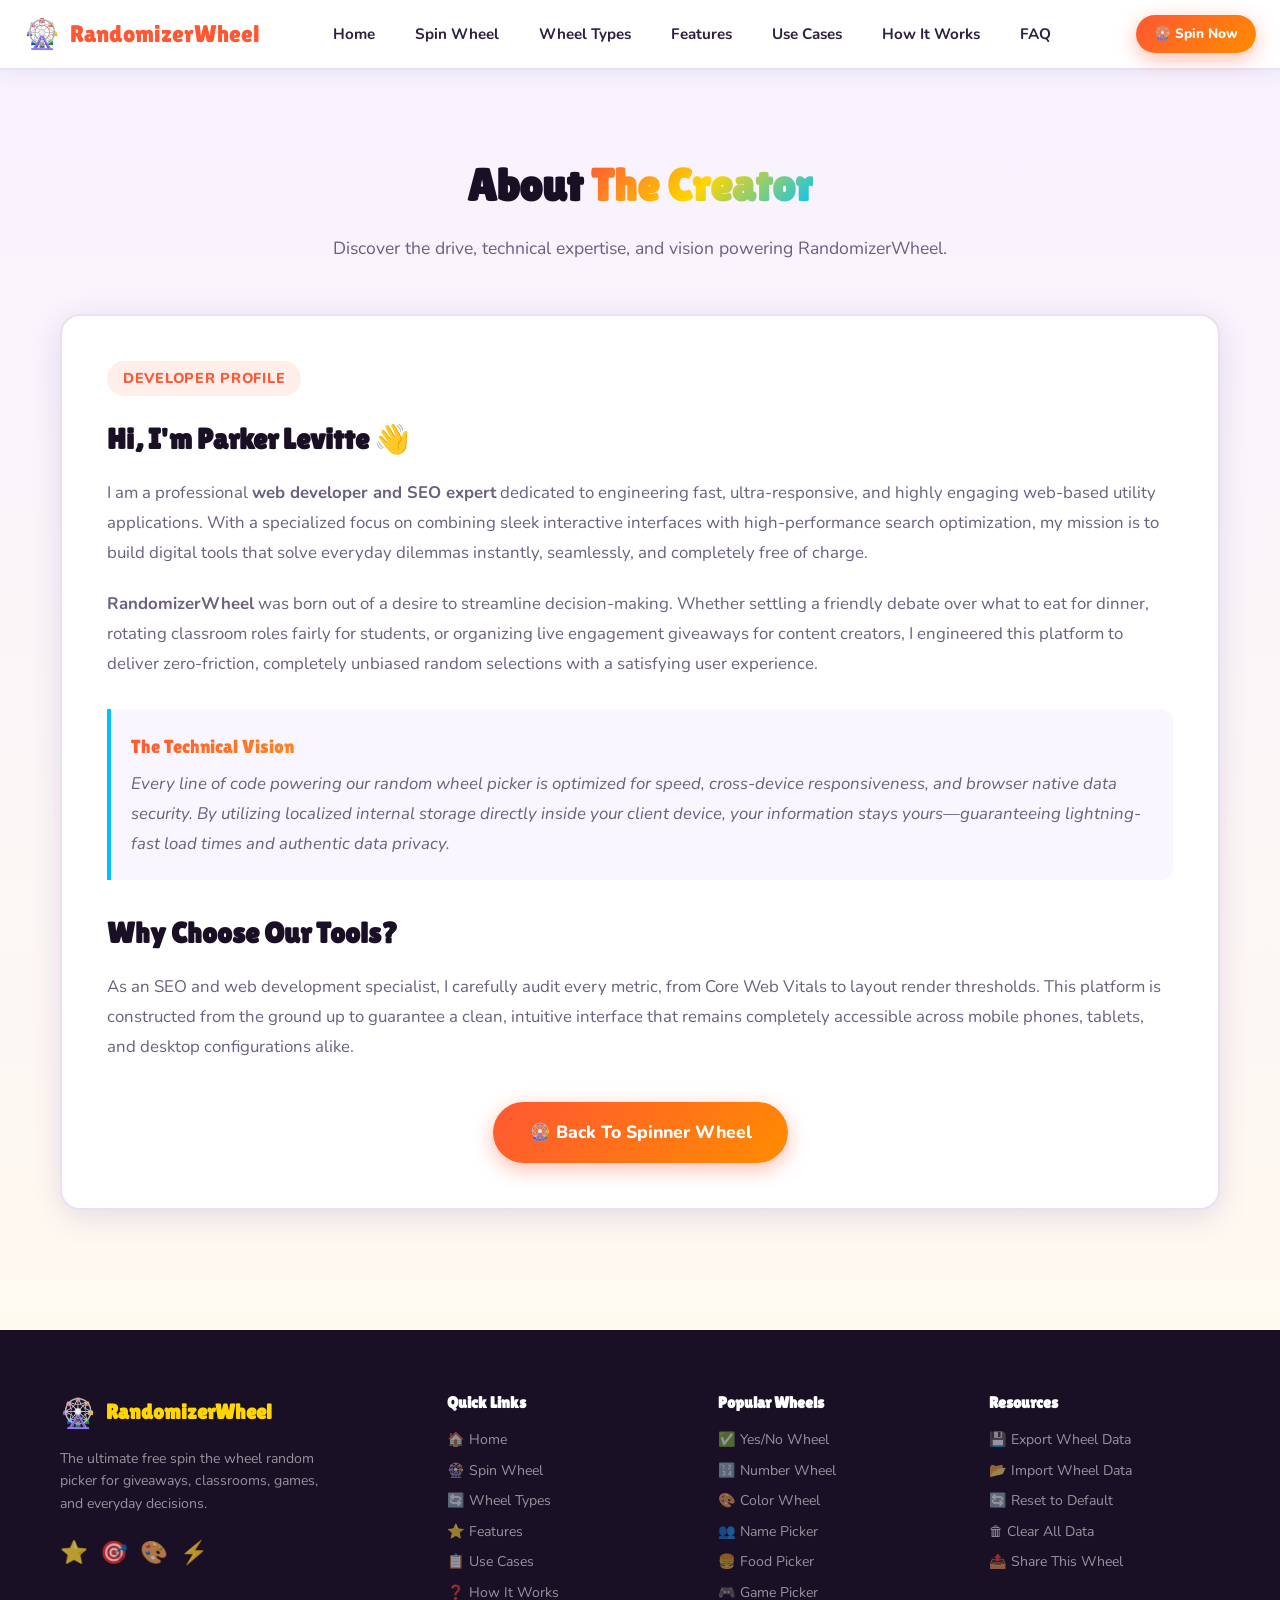
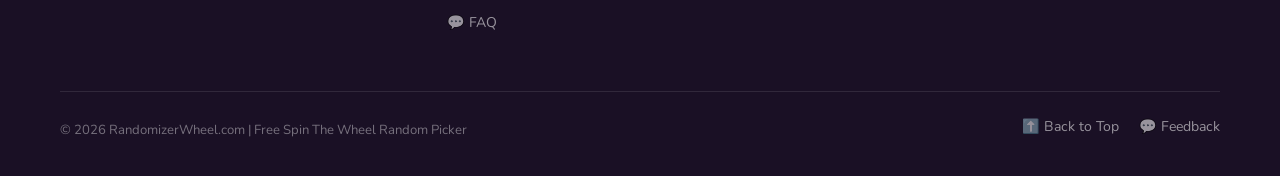
==== about.html @ a8232f72 "Create about.html" ====
<!DOCTYPE html>
<html lang="en">
<head>
  <meta charset="UTF-8" />
  <meta name="viewport" content="width=device-width, initial-scale=1.0" />
  <title>About Parker Levitte – Web Developer & SEO Expert</title>
  <meta name="description" content="Meet Parker Levitte, the web developer and SEO expert behind RandomizerWheel. Discover the story, technology, and vision behind the ultimate random wheel spinner." />
  <meta name="robots" content="index, follow" />
  <link rel="canonical" href="https://randomizerwheel.github.io/about.html" />
  <link rel="icon" type="image/png" sizes="32x32" href="/favicon.png">

  <!-- Fonts -->
  <link rel="preconnect" href="https://fonts.googleapis.com" />
  <link rel="preconnect" href="https://fonts.gstatic.com" crossorigin />
  <link href="https://fonts.googleapis.com/css2?family=Lilita+One&family=Nunito:wght=400;600;700;800;900&display=swap" rel="stylesheet" />

  <link rel="stylesheet" href="css/style.css" />
  
  <style>
    .about-section {
      padding: 80px 0;
      background: linear-gradient(180deg, #f8f2ff 0%, #fff9f0 100%);
    }
    .about-card {
      background: var(--card-bg);
      border-radius: var(--radius);
      box-shadow: var(--shadow);
      padding: 45px;
      border: 2px solid var(--border);
      margin-bottom: 40px;
    }
    .about-grid {
      display: grid;
      grid-template-columns: 1fr;
      gap: 30px;
    }
    .about-text h2 {
      font-family: var(--font-head);
      color: var(--dark);
      font-size: 1.8rem;
      margin-bottom: 16px;
    }
    .about-text p {
      color: var(--text-light);
      margin-bottom: 20px;
      line-height: 1.8;
      font-size: 1.05rem;
    }
    .profile-badge {
      display: inline-block;
      background: rgba(255,87,51,0.1);
      color: var(--primary);
      padding: 6px 16px;
      border-radius: 50px;
      font-weight: 800;
      font-size: 0.9rem;
      margin-bottom: 20px;
      text-transform: uppercase;
      letter-spacing: 0.05em;
    }
    .vision-box {
      background: #f9f6ff;
      border-left: 4px solid var(--accent);
      padding: 20px;
      border-radius: 0 var(--radius-sm) var(--radius-sm) 0;
      margin: 30px 0;
    }
    .vision-box p {
      margin-bottom: 0;
      font-style: italic;
    }
  </style>
</head>
<body>

  <!-- Header injected by header.js -->
  <div id="site-header"></div>

  <main>
    <section class="about-section">
      <div class="container">
        <h1 class="section-title">About <span class="gradient-text">The Creator</span></h1>
        <p class="section-sub">Discover the drive, technical expertise, and vision powering RandomizerWheel.</p>
        
        <div class="about-card">
          <div class="about-grid">
            <div class="about-text">
              <span class="profile-badge">Developer Profile</span>
              <h2>Hi, I'm Parker Levitte 👋</h2>
              <p>I am a professional <strong>web developer and SEO expert</strong> dedicated to engineering fast, ultra-responsive, and highly engaging web-based utility applications. With a specialized focus on combining sleek interactive interfaces with high-performance search optimization, my mission is to build digital tools that solve everyday dilemmas instantly, seamlessly, and completely free of charge.</p>
              
              <p><strong>RandomizerWheel</strong> was born out of a desire to streamline decision-making. Whether settling a friendly debate over what to eat for dinner, rotating classroom roles fairly for students, or organizing live engagement giveaways for content creators, I engineered this platform to deliver zero-friction, completely unbiased random selections with a satisfying user experience.</p>
              
              <div class="vision-box">
                <p class="gradient-text" style="font-family: var(--font-head); font-size: 1.2rem; font-style: normal; margin-bottom: 5px;">The Technical Vision</p>
                <p>Every line of code powering our random wheel picker is optimized for speed, cross-device responsiveness, and browser native data security. By utilizing localized internal storage directly inside your client device, your information stays yours—guaranteeing lightning-fast load times and authentic data privacy.</p>
              </div>

              <h2>Why Choose Our Tools?</h2>
              <p>As an SEO and web development specialist, I carefully audit every metric, from Core Web Vitals to layout render thresholds. This platform is constructed from the ground up to guarantee a clean, intuitive interface that remains completely accessible across mobile phones, tablets, and desktop configurations alike.</p>
              
              <div style="text-align: center; margin-top: 40px;">
                <a href="index.html#wheel-app" class="btn btn-primary btn-lg pulse-btn">🎡 Back To Spinner Wheel</a>
              </div>
            </div>
          </div>
        </div>
      </div>
    </section>
  </main>

  <!-- Footer injected by footer.js -->
  <div id="site-footer"></div>

  <!-- Scripts -->
  <script src="components/header.js"></script>
  <script src="components/footer.js"></script>
</body>
</html>
---- css/style.css ----
/* =============================================
   RANDOMIZERWHEEL – SPIN THE WHEEL
   style.css
   ============================================= */

:root {
  --primary: #ff5733;
  --primary-dark: #e03e1f;
  --secondary: #ffd600;
  --accent: #00c2ff;
  --dark: #1a1025;
  --dark2: #2b1f40;
  --light: #fff9f0;
  --card-bg: #ffffff;
  --border: #e8e0f5;
  --text: #2d2040;
  --text-light: #6b5f80;
  --shadow: 0 8px 32px rgba(60,20,120,0.12);
  --shadow-lg: 0 20px 60px rgba(60,20,120,0.18);
  --radius: 20px;
  --radius-sm: 12px;
  --font-head: 'Lilita One', cursive;
  --font-body: 'Nunito', sans-serif;
}

*, *::before, *::after { box-sizing: border-box; margin: 0; padding: 0; }

html { scroll-behavior: smooth; }

body {
  font-family: var(--font-body);
  background: var(--light);
  color: var(--text);
  line-height: 1.6;
  overflow-x: hidden;
}

/* ---- UTILITY ---- */
.container { max-width: 1200px; margin: 0 auto; padding: 0 20px; }
.section-title {
  font-family: var(--font-head);
  font-size: clamp(1.8rem, 4vw, 2.8rem);
  text-align: center;
  color: var(--dark);
  margin-bottom: 12px;
}
.section-sub {
  text-align: center;
  color: var(--text-light);
  font-size: 1.1rem;
  margin-bottom: 52px;
  max-width: 640px;
  margin-left: auto;
  margin-right: auto;
}
.gradient-text {
  background: linear-gradient(135deg, #ff5733, #ffd600, #00c2ff);
  -webkit-background-clip: text;
  -webkit-text-fill-color: transparent;
  background-clip: text;
}

/* ---- BUTTONS ---- */
.btn {
  display: inline-flex; align-items: center; gap: 8px;
  font-family: var(--font-body); font-weight: 800;
  border: none; border-radius: 50px; cursor: pointer;
  transition: all 0.25s ease; text-decoration: none;
}
.btn-primary {
  background: linear-gradient(135deg, var(--primary), #ff8c00);
  color: #fff;
  box-shadow: 0 6px 20px rgba(255,87,51,0.4);
}
.btn-primary:hover { transform: translateY(-2px); box-shadow: 0 10px 30px rgba(255,87,51,0.55); }
.btn-outline {
  background: transparent; color: var(--primary);
  border: 2.5px solid var(--primary);
}
.btn-outline:hover { background: var(--primary); color: #fff; }
.btn-danger { background: #ff4444; color: #fff; box-shadow: 0 4px 12px rgba(255,68,68,0.3); }
.btn-danger:hover { background: #cc0000; }
.btn-add { background: #28a745; color: #fff; box-shadow: 0 4px 12px rgba(40,167,69,0.3); }
.btn-add:hover { background: #1e7e34; }
.btn-sm { font-size: 0.85rem; padding: 8px 18px; }
.btn-lg { font-size: 1.1rem; padding: 16px 36px; }
.btn-xl { font-size: 1.25rem; padding: 20px 52px; }
.full-width { width: 100%; justify-content: center; }
.pulse-btn { animation: pulse 2.2s infinite; }
@keyframes pulse {
  0%,100% { box-shadow: 0 6px 20px rgba(255,87,51,0.4); }
  50% { box-shadow: 0 6px 40px rgba(255,87,51,0.75), 0 0 0 10px rgba(255,87,51,0.1); }
}

/* =============================================
   HEADER
   ============================================= */
#site-header { position: sticky; top: 0; z-index: 1000; }
.site-header {
  background: rgba(255,255,255,0.95);
  backdrop-filter: blur(12px);
  border-bottom: 2px solid var(--border);
  padding: 0 24px;
  height: 70px;
  display: flex; align-items: center; justify-content: space-between;
  box-shadow: 0 2px 20px rgba(60,20,120,0.08);
}
.header-logo {
  display: flex; align-items: center; gap: 10px;
  text-decoration: none;
  font-family: var(--font-head);
  font-size: 1.5rem; color: var(--primary);
}
.logo-icon { font-size: 1.8rem; animation: spin-slow 8s linear infinite; }
@keyframes spin-slow { to { transform: rotate(360deg); } }
.header-nav { display: flex; align-items: center; gap: 8px; }
.nav-link {
  font-weight: 700; font-size: 0.95rem; color: var(--text);
  text-decoration: none; padding: 8px 16px; border-radius: 50px;
  transition: all 0.2s;
}
.nav-link:hover { background: rgba(255,87,51,0.1); color: var(--primary); }
.header-cta { margin-left: 12px; }
.hamburger {
  display: none; background: none; border: none;
  font-size: 1.6rem; cursor: pointer; color: var(--text);
}
.mobile-nav {
  display: none; position: fixed; top: 70px; left: 0; right: 0;
  background: #fff; border-bottom: 2px solid var(--border);
  padding: 20px; flex-direction: column; gap: 8px;
  box-shadow: var(--shadow);
}
.mobile-nav.open { display: flex; }

/* =============================================
   HERO
   ============================================= */
.hero {
  position: relative;
  background: linear-gradient(135deg, #1a1025 0%, #2d1b4e 50%, #1a2a3a 100%);
  overflow: hidden;
  padding: 80px 0 100px;
}
.hero-bg {
  position: absolute; inset: 0; pointer-events: none;
  background:
    radial-gradient(circle at 10% 50%, rgba(255,87,51,0.15) 0%, transparent 50%),
    radial-gradient(circle at 90% 20%, rgba(0,194,255,0.12) 0%, transparent 50%),
    radial-gradient(circle at 50% 90%, rgba(255,214,0,0.1) 0%, transparent 50%);
}
.hero-inner {
  display: grid; grid-template-columns: 1fr 1fr; gap: 60px;
  align-items: center;
}
.hero-title {
  font-family: var(--font-head);
  font-size: clamp(2.2rem, 5vw, 3.8rem);
  color: #fff; line-height: 1.1; margin-bottom: 20px;
}
.hero-sub { color: rgba(255,255,255,0.75); font-size: 1.1rem; margin-bottom: 32px; max-width: 500px; }
.hero-cta-row { display: flex; gap: 16px; flex-wrap: wrap; margin-bottom: 40px; }
.hero-stats { display: flex; gap: 32px; }
.stat { display: flex; flex-direction: column; }
.stat-num { font-family: var(--font-head); font-size: 1.8rem; color: var(--secondary); }
.stat-lbl { font-size: 0.8rem; color: rgba(255,255,255,0.6); text-transform: uppercase; letter-spacing: 0.05em; }
.hero-wheel-preview {
  position: relative;
  display: flex; justify-content: center; align-items: center;
}
.mini-wheel-container {
  position: relative; display: flex; flex-direction: column; align-items: center; gap: 20px;
}
.mini-wheel-container canvas {
  filter: drop-shadow(0 20px 50px rgba(255,87,51,0.4));
  border-radius: 50%;
}
.mini-spin-btn {
  position: absolute;
  top: 50%; left: 50%; transform: translate(-50%, -50%);
  background: linear-gradient(135deg, #ff5733, #ff8c00);
  color: #fff; font-family: var(--font-head);
  font-size: 1.1rem; border: 4px solid #fff;
  border-radius: 50%; width: 72px; height: 72px;
  cursor: pointer; transition: transform 0.2s;
  box-shadow: 0 8px 25px rgba(255,87,51,0.5);
}
.mini-spin-btn:hover { transform: translate(-50%, -50%) scale(1.1); }
.floating-card {
  position: absolute;
  background: #fff; border-radius: 50px;
  padding: 10px 18px; font-weight: 800; font-size: 0.95rem;
  box-shadow: 0 8px 24px rgba(0,0,0,0.15);
  animation: float 3s ease-in-out infinite;
  color: var(--text);
}
.fc1 { top: 10%; left: -20px; animation-delay: 0s; }
.fc2 { bottom: 15%; right: -10px; animation-delay: 1.5s; }
@keyframes float {
  0%,100% { transform: translateY(0); }
  50% { transform: translateY(-10px); }
}

/* =============================================
   WHEEL APP SECTION
   ============================================= */
.wheel-app-section {
  padding: 80px 0;
  background: linear-gradient(180deg, #f8f2ff 0%, #fff9f0 100%);
}
.app-layout {
  display: grid;
  grid-template-columns: 280px 1fr 220px;
  gap: 28px;
  align-items: start;
}

/* Controls Panel */
.app-controls {
  background: var(--card-bg); border-radius: var(--radius);
  box-shadow: var(--shadow); padding: 20px; display: flex;
  flex-direction: column; gap: 20px;
}
.wheel-type-tabs {
  display: flex; flex-wrap: wrap; gap: 6px;
}
.tab-btn {
  flex: 1 1 auto; font-family: var(--font-body); font-weight: 700;
  font-size: 0.8rem; padding: 8px 10px; border-radius: 50px;
  border: 2px solid var(--border); background: #f5f0ff;
  color: var(--text-light); cursor: pointer; transition: all 0.2s;
  min-width: 80px;
}
.tab-btn.active, .tab-btn:hover {
  background: var(--primary); color: #fff; border-color: var(--primary);
}
.entries-panel { display: flex; flex-direction: column; gap: 10px; }
.entries-header {
  display: flex; justify-content: space-between; align-items: center;
  font-weight: 800; font-size: 0.9rem;
}
.entry-count {
  background: var(--primary); color: #fff;
  border-radius: 50%; width: 24px; height: 24px;
  display: flex; align-items: center; justify-content: center;
  font-size: 0.75rem; font-weight: 800;
}
.entries-list { max-height: 240px; overflow-y: auto; display: flex; flex-direction: column; gap: 6px; }
.entries-list::-webkit-scrollbar { width: 4px; }
.entries-list::-webkit-scrollbar-thumb { background: var(--border); border-radius: 2px; }
.entry-row {
  display: flex; align-items: center; gap: 8px;
}
.entry-color-dot {
  width: 14px; height: 14px; border-radius: 50%; flex-shrink: 0;
}
.entry-input {
  flex: 1; border: 1.5px solid var(--border); border-radius: 8px;
  padding: 6px 10px; font-family: var(--font-body); font-size: 0.85rem;
  color: var(--text); background: #f9f6ff; transition: border 0.2s;
}
.entry-input:focus { outline: none; border-color: var(--primary); }
.entry-delete {
  background: none; border: none; cursor: pointer;
  color: #ccc; font-size: 1rem; transition: color 0.2s; flex-shrink: 0;
}
.entry-delete:hover { color: #ff4444; }
.entries-actions { display: flex; gap: 8px; }

/* Settings toggles */
.spin-settings { display: flex; flex-direction: column; gap: 10px; }
.setting-row {
  display: flex; align-items: center; justify-content: space-between;
  font-weight: 700; font-size: 0.88rem; cursor: pointer; padding: 4px 0;
}
.setting-row input[type=checkbox] { display: none; }
.toggle {
  width: 40px; height: 22px; border-radius: 50px;
  background: #ddd; position: relative; transition: background 0.25s; flex-shrink: 0;
}
.toggle::after {
  content: ''; position: absolute;
  top: 3px; left: 3px;
  width: 16px; height: 16px; border-radius: 50%;
  background: #fff; transition: left 0.25s;
  box-shadow: 0 2px 5px rgba(0,0,0,0.2);
}
input:checked + .toggle { background: var(--primary); }
input:checked + .toggle::after { left: 21px; }

/* Results history */
.results-history { background: #f9f6ff; border-radius: var(--radius-sm); padding: 14px; }
.results-title { font-weight: 800; font-size: 0.9rem; margin-bottom: 10px; }
.history-list { display: flex; flex-direction: column; gap: 6px; max-height: 160px; overflow-y: auto; }
.history-item {
  display: flex; align-items: center; gap: 8px;
  font-size: 0.82rem; padding: 5px 8px;
  background: #fff; border-radius: 8px;
  border-left: 3px solid var(--primary);
}
.history-num { font-weight: 800; color: var(--text-light); font-size: 0.75rem; }
.history-empty { font-size: 0.82rem; color: var(--text-light); text-align: center; padding: 8px 0; }

/* Wheel Center */
.wheel-center {
  display: flex; flex-direction: column; align-items: center; gap: 24px;
}
.wheel-wrapper {
  position: relative; display: flex; flex-direction: column; align-items: center;
}
.wheel-pointer {
  font-size: 2.2rem; color: #2d2040; text-shadow: 0 2px 8px rgba(0,0,0,0.2);
  z-index: 10; position: absolute; top: -20px; left: 50%;
  transform: translateX(-50%);
  filter: drop-shadow(0 3px 6px rgba(0,0,0,0.3));
}
#mainWheel {
  border-radius: 50%;
  box-shadow: 0 0 0 8px #fff, 0 0 0 12px #f0e8ff, 0 20px 60px rgba(60,20,120,0.25);
  cursor: pointer;
}
#mainWheel:hover { transform: scale(1.01); }
.spin-main-btn { margin-top: 8px; }
.winner-display {
  background: linear-gradient(135deg, #fff8e1, #fff3cd);
  border: 3px solid var(--secondary);
  border-radius: var(--radius);
  padding: 28px; text-align: center;
  box-shadow: 0 10px 40px rgba(255,214,0,0.3);
  animation: winner-pop 0.4s cubic-bezier(0.34, 1.56, 0.64, 1);
}
@keyframes winner-pop {
  from { transform: scale(0.6); opacity: 0; }
  to { transform: scale(1); opacity: 1; }
}
.winner-emoji { font-size: 2.5rem; margin-bottom: 4px; }
.winner-label { font-weight: 800; color: var(--text-light); font-size: 0.9rem; text-transform: uppercase; letter-spacing: 0.08em; }
.winner-name {
  font-family: var(--font-head); font-size: 2rem;
  color: var(--primary); margin: 6px 0 16px;
}

/* Right Panel */
.app-right {
  background: var(--card-bg); border-radius: var(--radius);
  box-shadow: var(--shadow); padding: 20px;
  display: flex; flex-direction: column; gap: 20px;
}
.theme-title { font-weight: 800; font-size: 0.9rem; margin-bottom: 10px; }
.theme-grid {
  display: grid; grid-template-columns: repeat(3, 1fr); gap: 8px;
}
.theme-btn {
  background: #f5f0ff; border: 2px solid var(--border); border-radius: 12px;
  font-size: 1.4rem; padding: 10px; cursor: pointer; transition: all 0.2s;
  aspect-ratio: 1;
}
.theme-btn:hover, .theme-btn.active {
  border-color: var(--primary); background: rgba(255,87,51,0.1);
  transform: scale(1.1);
}

/* Presets */
.preset-btn {
  width: 100%; padding: 8px 12px; border: 1.5px solid var(--border);
  border-radius: 50px; background: #f5f0ff; cursor: pointer;
  font-family: var(--font-body); font-weight: 700; font-size: 0.82rem;
  color: var(--text); transition: all 0.2s; margin-bottom: 6px;
  text-align: left;
}
.preset-btn:hover { border-color: var(--primary); background: rgba(255,87,51,0.08); color: var(--primary); }

/* =============================================
   WHEEL TYPES
   ============================================= */
.wheel-types-section {
  padding: 80px 0;
  background: #fff;
}
.types-grid {
  display: grid; grid-template-columns: repeat(auto-fill, minmax(260px, 1fr)); gap: 24px;
}
.type-card {
  background: var(--light); border-radius: var(--radius);
  padding: 28px 24px; border: 2px solid var(--border);
  transition: all 0.3s; position: relative; overflow: hidden;
}
.type-card::before {
  content: ''; position: absolute;
  bottom: 0; left: 0; right: 0; height: 4px;
  background: linear-gradient(90deg, var(--primary), var(--secondary));
  transform: scaleX(0); transform-origin: left;
  transition: transform 0.3s;
}
.type-card:hover { transform: translateY(-6px); box-shadow: var(--shadow-lg); border-color: transparent; }
.type-card:hover::before { transform: scaleX(1); }
.type-card.featured { border-color: var(--primary); background: linear-gradient(135deg, #fff5f2, #fff); }
.type-badge {
  position: absolute; top: 16px; right: 16px;
  background: var(--primary); color: #fff;
  border-radius: 50px; padding: 3px 12px; font-size: 0.75rem; font-weight: 800;
}
.type-icon { font-size: 2.5rem; margin-bottom: 12px; }
.type-card h3 { font-family: var(--font-head); font-size: 1.2rem; margin-bottom: 8px; }
.type-card p { color: var(--text-light); font-size: 0.9rem; margin-bottom: 16px; }

/* =============================================
   FEATURES
   ============================================= */
.features-section { padding: 80px 0; background: #f8f2ff; }
.features-grid {
  display: grid; grid-template-columns: repeat(auto-fill, minmax(260px, 1fr)); gap: 28px;
}
.feature-item {
  background: #fff; border-radius: var(--radius); padding: 28px 24px;
  box-shadow: 0 4px 20px rgba(60,20,120,0.07);
  transition: all 0.3s;
}
.feature-item:hover { transform: translateY(-4px); box-shadow: var(--shadow); }
.feat-icon { font-size: 2.2rem; margin-bottom: 12px; }
.feature-item h3 { font-family: var(--font-head); font-size: 1.15rem; margin-bottom: 8px; }
.feature-item p { color: var(--text-light); font-size: 0.9rem; }

/* =============================================
   USE CASES
   ============================================= */
.usecases-section { padding: 80px 0; background: #fff; }
.usecase-grid {
  display: grid; grid-template-columns: repeat(auto-fill, minmax(300px, 1fr)); gap: 24px;
}
.usecase-card {
  display: flex; gap: 18px; padding: 24px;
  background: var(--light); border-radius: var(--radius);
  border: 2px solid var(--border); transition: all 0.3s;
}
.usecase-card:hover { border-color: var(--accent); transform: translateY(-4px); box-shadow: var(--shadow); }
.uc-emoji { font-size: 2.2rem; flex-shrink: 0; }
.usecase-card h3 { font-family: var(--font-head); font-size: 1.1rem; margin-bottom: 6px; }
.usecase-card p { color: var(--text-light); font-size: 0.88rem; }

/* =============================================
   HOW IT WORKS
   ============================================= */
.how-section { padding: 80px 0; background: var(--dark); }
.how-section .section-title { color: #fff; }
.how-section .section-sub { color: rgba(255,255,255,0.65); }
.steps-row {
  display: flex; align-items: center; justify-content: center;
  gap: 20px; flex-wrap: wrap;
}
.step {
  display: flex; align-items: flex-start; gap: 16px;
  background: rgba(255,255,255,0.06);
  border: 1.5px solid rgba(255,255,255,0.12);
  border-radius: var(--radius); padding: 28px 24px;
  max-width: 280px; transition: all 0.3s;
}
.step:hover { background: rgba(255,255,255,0.1); transform: translateY(-4px); }
.step-num {
  width: 44px; height: 44px; border-radius: 50%;
  background: linear-gradient(135deg, var(--primary), var(--secondary));
  display: flex; align-items: center; justify-content: center;
  font-family: var(--font-head); font-size: 1.3rem; color: #fff; flex-shrink: 0;
}
.step-content h3 { font-family: var(--font-head); font-size: 1.1rem; color: #fff; margin-bottom: 6px; }
.step-content p { color: rgba(255,255,255,0.65); font-size: 0.88rem; }
.step-arrow { font-size: 2rem; color: rgba(255,255,255,0.3); }

/* =============================================
   SEO SECTION
   ============================================= */
.seo-section { padding: 80px 0; background: var(--light); }
.seo-grid { display: grid; grid-template-columns: 1fr 1fr; gap: 60px; }
.seo-text h2 {
  font-family: var(--font-head); font-size: 1.5rem; color: var(--dark);
  margin-bottom: 16px;
}
.seo-text p { color: var(--text-light); margin-bottom: 16px; line-height: 1.75; }
.seo-text strong { color: var(--primary); }

/* =============================================
   FAQ
   ============================================= */
.faq-section { padding: 80px 0; background: #fff; }
.faq-list { max-width: 780px; margin: 0 auto; display: flex; flex-direction: column; gap: 12px; }
.faq-item { border: 2px solid var(--border); border-radius: var(--radius-sm); overflow: hidden; }
.faq-q {
  width: 100%; display: flex; justify-content: space-between; align-items: center;
  background: #f9f6ff; padding: 18px 20px; font-family: var(--font-body);
  font-weight: 800; font-size: 1rem; color: var(--text); cursor: pointer; border: none;
  text-align: left; transition: background 0.2s;
}
.faq-q:hover { background: #f0e8ff; }
.faq-q.active { background: var(--primary); color: #fff; }
.faq-icon { font-size: 1.2rem; font-weight: 400; transition: transform 0.3s; flex-shrink: 0; margin-left: 12px; }
.faq-q.active .faq-icon { transform: rotate(45deg); }
.faq-a { padding: 0 20px; max-height: 0; overflow: hidden; transition: max-height 0.35s ease, padding 0.35s ease; }
.faq-a.open { max-height: 300px; padding: 16px 20px; }
.faq-a p { color: var(--text-light); font-size: 0.95rem; line-height: 1.7; }

/* =============================================
   CTA SECTION
   ============================================= */
.cta-section {
  padding: 80px 0;
  background: linear-gradient(135deg, #ff5733, #ff8c00, #ffd600);
}
.cta-inner {
  text-align: center;
}
.cta-inner h2 {
  font-family: var(--font-head); font-size: clamp(2rem, 4vw, 3rem); color: #fff;
  margin-bottom: 16px;
}
.cta-inner p {
  color: rgba(255,255,255,0.85); font-size: 1.1rem; margin-bottom: 32px;
  max-width: 560px; margin-left: auto; margin-right: auto;
}
.cta-section .btn-primary {
  background: #fff; color: var(--primary);
  box-shadow: 0 8px 30px rgba(0,0,0,0.2);
}
.cta-section .btn-primary:hover { background: var(--dark); color: #fff; }

/* =============================================
   FOOTER
   ============================================= */
.site-footer {
  background: var(--dark);
  color: rgba(255,255,255,0.7);
  padding: 60px 0 30px;
}
.footer-grid {
  display: grid; grid-template-columns: 1.5fr 1fr 1fr 1fr; gap: 40px;
  margin-bottom: 48px;
}
.footer-brand p { font-size: 0.88rem; color: rgba(255,255,255,0.55); margin-top: 12px; max-width: 260px; }
.footer-col h4 {
  font-family: var(--font-head); font-size: 1rem; color: #fff; margin-bottom: 14px;
}
.footer-link {
  display: block; color: rgba(255,255,255,0.55); text-decoration: none;
  font-size: 0.88rem; margin-bottom: 8px; transition: color 0.2s;
}
.footer-link:hover { color: var(--secondary); }
.footer-bottom {
  border-top: 1px solid rgba(255,255,255,0.1);
  padding-top: 24px; display: flex;
  justify-content: space-between; align-items: center;
  flex-wrap: wrap; gap: 12px;
}
.footer-bottom p { font-size: 0.82rem; color: rgba(255,255,255,0.4); }
.footer-logo {
  display: flex; align-items: center; gap: 10px;
  text-decoration: none;
  font-family: var(--font-head); font-size: 1.3rem; color: var(--secondary);
}

/* =============================================
   TOAST
   ============================================= */
.toast {
  position: fixed; bottom: 30px; left: 50%; transform: translateX(-50%) translateY(20px);
  background: var(--dark); color: #fff; padding: 12px 24px;
  border-radius: 50px; font-weight: 700; font-size: 0.9rem;
  box-shadow: 0 8px 30px rgba(0,0,0,0.3);
  opacity: 0; transition: all 0.35s ease; z-index: 9998;
}
.toast.show { opacity: 1; transform: translateX(-50%) translateY(0); }

/* =============================================
   RESPONSIVE
   ============================================= */
@media (max-width: 1024px) {
  .app-layout { grid-template-columns: 1fr 1fr; }
  .app-right { grid-column: 1 / -1; display: grid; grid-template-columns: repeat(3, 1fr); gap: 16px; }
  .footer-grid { grid-template-columns: 1fr 1fr; }
  .seo-grid { grid-template-columns: 1fr; gap: 32px; }
}

@media (max-width: 768px) {
  .hero-inner { grid-template-columns: 1fr; text-align: center; }
  .hero-stats { justify-content: center; }
  .hero-cta-row { justify-content: center; }
  .hero-wheel-preview { order: -1; }
  .app-layout { grid-template-columns: 1fr; }
  .app-right { grid-template-columns: 1fr; }
  .header-nav, .header-cta { display: none; }
  .hamburger { display: block; }
  .steps-row { flex-direction: column; align-items: stretch; }
  .step-arrow { display: none; }
  .step { max-width: 100%; }
  .footer-grid { grid-template-columns: 1fr; gap: 24px; }
  .footer-bottom { flex-direction: column; text-align: center; }
  #mainWheel { width: 320px !important; height: 320px !important; }
}

@media (max-width: 480px) {
  .hero { padding: 50px 0 60px; }
  .types-grid, .features-grid, .usecase-grid { grid-template-columns: 1fr; }
  .wheel-type-tabs { flex-direction: column; }
  .tab-btn { text-align: center; }
}
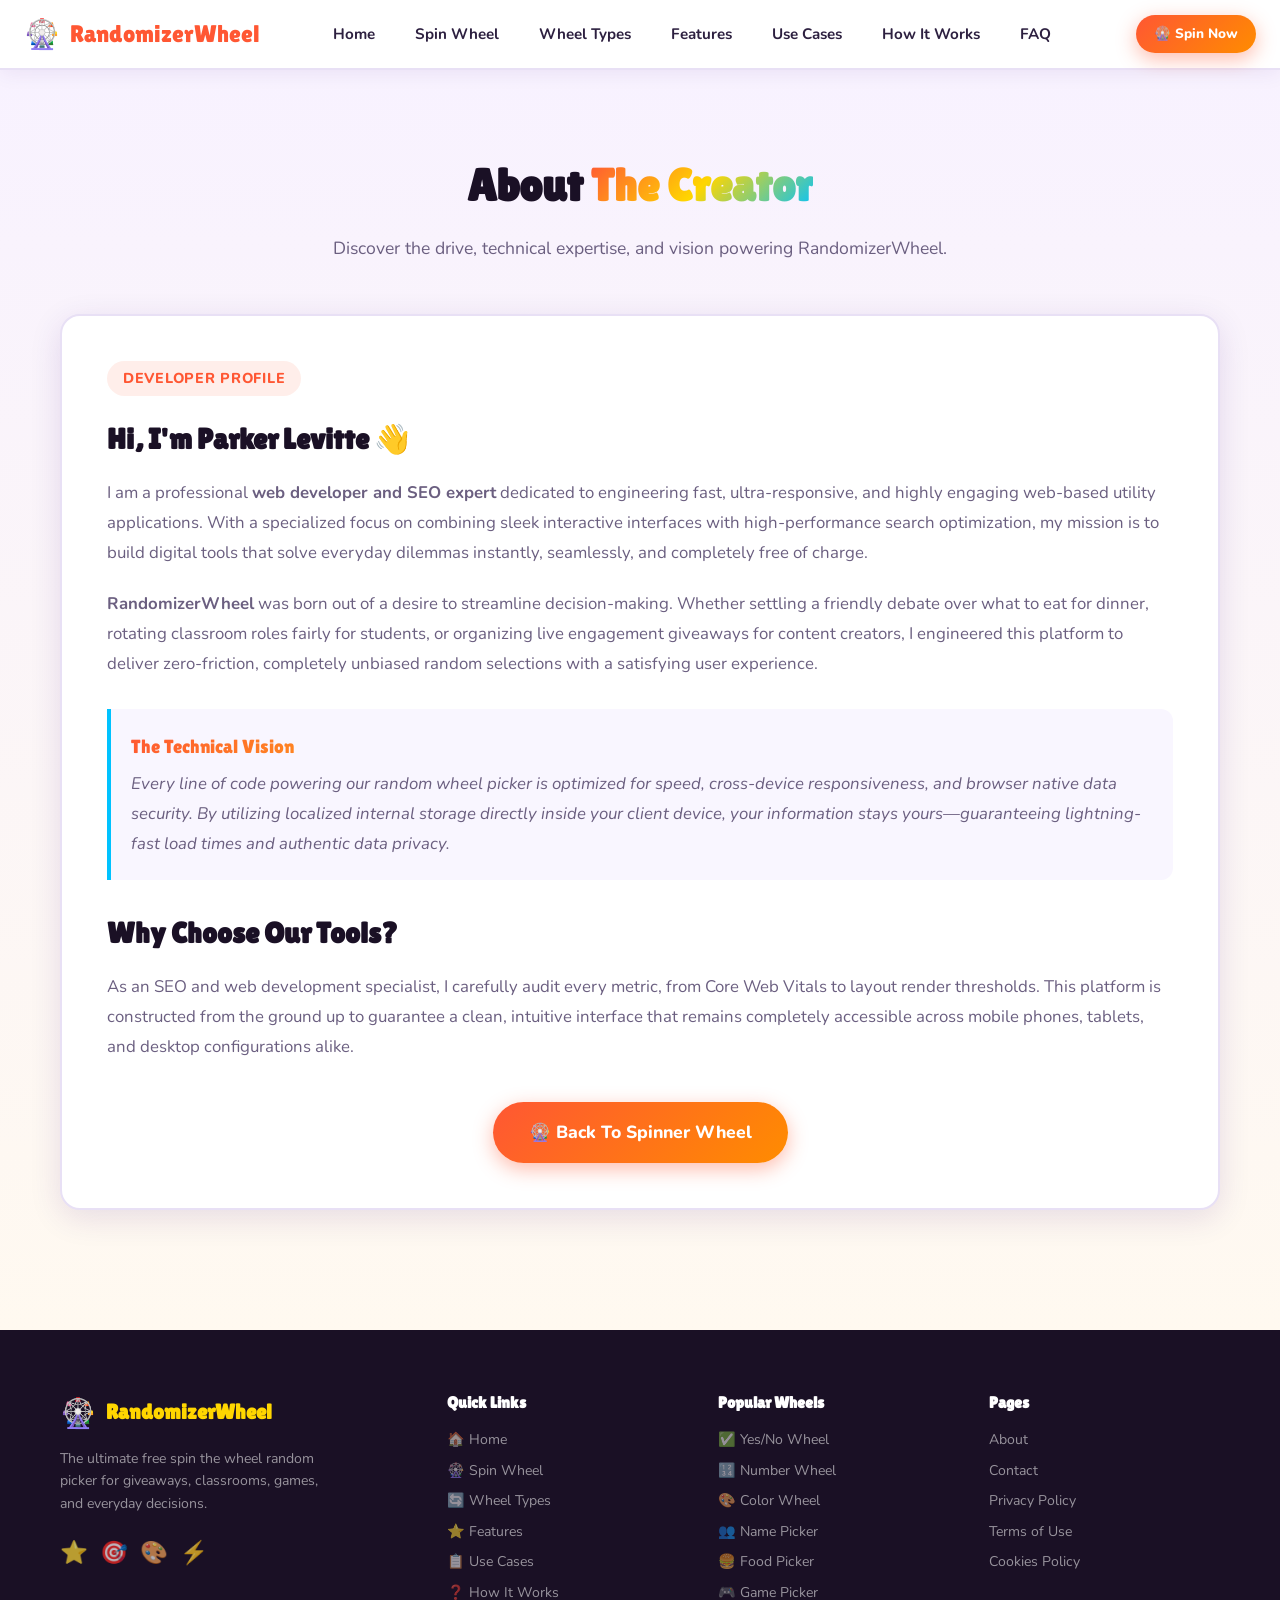
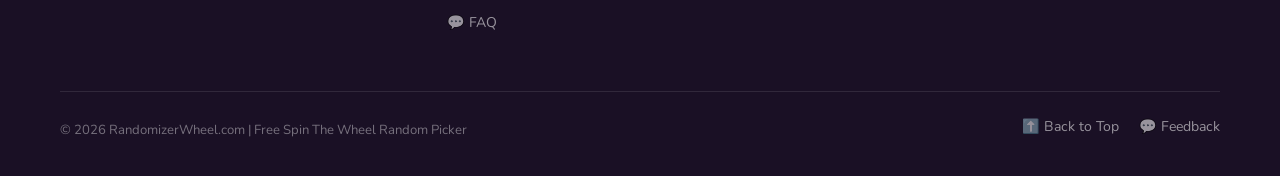
==== commit 3b1ecb11: "Update about.html" ====
--- a/about.html
+++ b/about.html
@@ -6,7 +6,7 @@
   <title>About Parker Levitte – Web Developer & SEO Expert</title>
   <meta name="description" content="Meet Parker Levitte, the web developer and SEO expert behind RandomizerWheel. Discover the story, technology, and vision behind the ultimate random wheel spinner." />
   <meta name="robots" content="index, follow" />
-  <link rel="canonical" href="https://randomizerwheel.github.io/about.html" />
+  <link rel="canonical" href="https://randomizerwheel.github.io/about" />
   <link rel="icon" type="image/png" sizes="32x32" href="/favicon.png">
 
   <!-- Fonts -->
